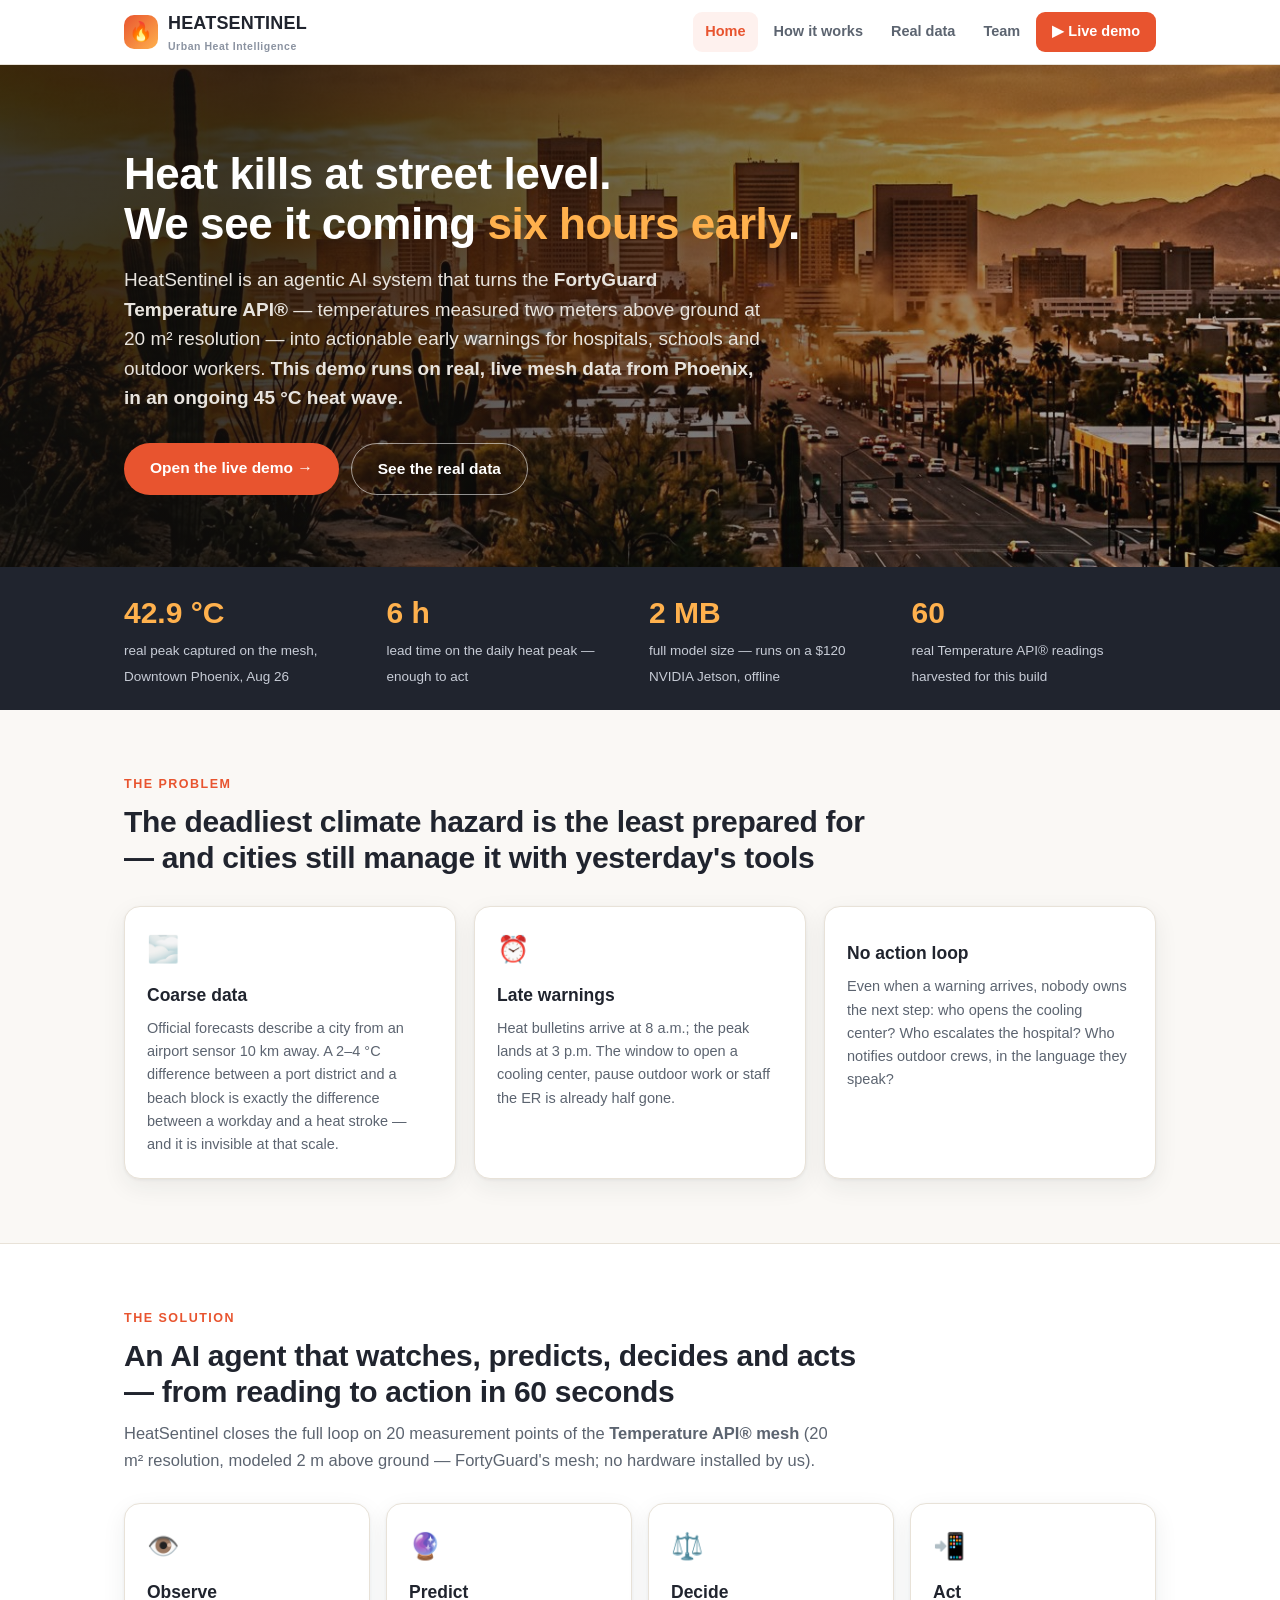
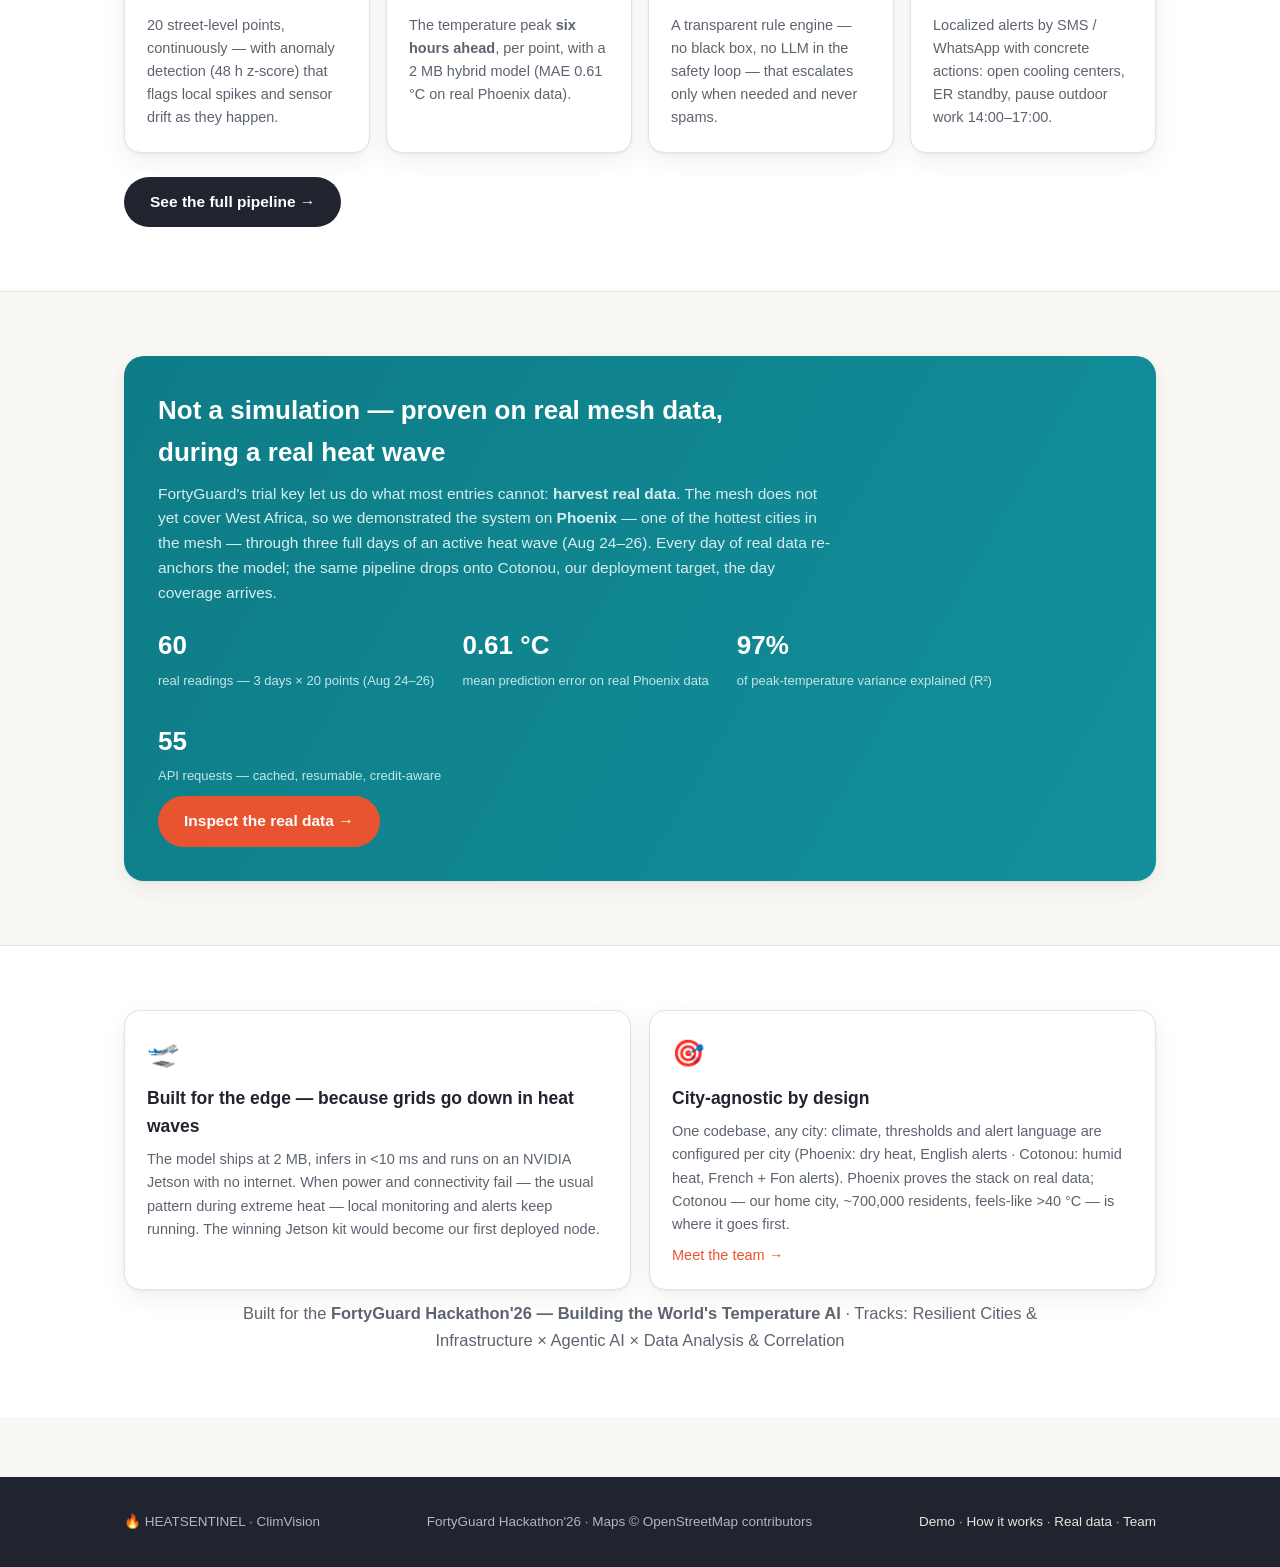
==== site/index.html @ e4a12551 "HeatSentinel — FortyGuard Hackathon'26 (Temperature API®)" ====
<!DOCTYPE html>
<html lang="en">
<head>
<meta charset="UTF-8">
<meta name="viewport" content="width=device-width, initial-scale=1.0">
<title>HeatSentinel — Hyperlocal Heat Intelligence | FortyGuard Hackathon'26</title>
<meta name="description" content="HeatSentinel is an agentic AI system that turns the FortyGuard Temperature API into actionable heat early warning — proven live on real Phoenix data, 2 m above ground.">
<link rel="stylesheet" href="assets/style.css">
</head>
<body>

<header class="top">
  <div class="topbar">
    <a class="logo" href="index.html">
      <span class="flame">🔥</span>
      <span>HEATSENTINEL<small>Urban Heat Intelligence</small></span>
    </a>
    <nav class="main">
      <a class="on" href="index.html">Home</a>
      <a href="how-it-works.html">How it works</a>
      <a href="real-data.html">Real data</a>
      <a href="team.html">Team</a>
      <a class="nav-cta" href="demo.html">▶ Live demo</a>
    </nav>
  </div>
</header>

<div class="hero">
  <img class="bg" src="assets/hero_phoenix.jpg" alt="Phoenix during a heat wave">
  <div class="veil"></div>
  <div class="inner">
    <h1>Heat kills at street level.<br>We see it coming <em>six hours early</em>.</h1>
    <p class="lead">HeatSentinel is an agentic AI system that turns the <b>FortyGuard Temperature API®</b> — temperatures measured two meters above ground at 20&nbsp;m² resolution — into actionable early warnings for hospitals, schools and outdoor workers. <b>This demo runs on real, live mesh data from Phoenix, in an ongoing 45&nbsp;°C heat wave.</b></p>
    <div class="ctas">
      <a class="btn primary" href="demo.html">Open the live demo →</a>
      <a class="btn ghost" href="real-data.html">See the real data</a>
    </div>
  </div>
</div>

<div class="stats">
  <div class="row">
    <div class="stat"><b>42.9 °C</b><span>real peak captured on the mesh, Downtown Phoenix, Aug 26</span></div>
    <div class="stat"><b>6 h</b><span>lead time on the daily heat peak — enough to act</span></div>
    <div class="stat"><b>2 MB</b><span>full model size — runs on a $120 NVIDIA Jetson, offline</span></div>
    <div class="stat"><b>60</b><span>real Temperature API® readings harvested for this build</span></div>
  </div>
</div>

<section class="block">
  <div class="wrap">
    <div class="kicker">The problem</div>
    <h2 class="title">The deadliest climate hazard is the least prepared for — and cities still manage it with yesterday's tools</h2>
    <div class="grid3">
      <div class="card">
        <span class="ico">🌫️</span>
        <h3>Coarse data</h3>
        <p>Official forecasts describe a city from an airport sensor 10 km away. A 2–4 °C difference between a port district and a beach block is exactly the difference between a workday and a heat stroke — and it is invisible at that scale.</p>
      </div>
      <div class="card">
        <span class="ico">⏰</span>
        <h3>Late warnings</h3>
        <p>Heat bulletins arrive at 8 a.m.; the peak lands at 3 p.m. The window to open a cooling center, pause outdoor work or staff the ER is already half gone.</p>
      </div>
      <div class="card">
        <span class="ico"></span>
        <h3>No action loop</h3>
        <p>Even when a warning arrives, nobody owns the next step: who opens the cooling center? Who escalates the hospital? Who notifies outdoor crews, in the language they speak?</p>
      </div>
    </div>
  </div>
</section>

<section class="block" style="background:var(--surface);border-top:1px solid var(--line);border-bottom:1px solid var(--line)">
  <div class="wrap">
    <div class="kicker">The solution</div>
    <h2 class="title">An AI agent that watches, predicts, decides and acts — from reading to action in 60 seconds</h2>
    <p class="sub">HeatSentinel closes the full loop on 20 measurement points of the <b>Temperature API® mesh</b> (20 m² resolution, modeled 2 m above ground — FortyGuard's mesh; no hardware installed by us).</p>
    <div class="grid4">
      <div class="card"><span class="ico">👁️</span><h3>Observe</h3><p>20 street-level points, continuously — with anomaly detection (48 h z-score) that flags local spikes and sensor drift as they happen.</p></div>
      <div class="card"><span class="ico">🔮</span><h3>Predict</h3><p>The temperature peak <b>six hours ahead</b>, per point, with a 2 MB hybrid model (MAE 0.61 °C on real Phoenix data).</p></div>
      <div class="card"><span class="ico">⚖️</span><h3>Decide</h3><p>A transparent rule engine — no black box, no LLM in the safety loop — that escalates only when needed and never spams.</p></div>
      <div class="card"><span class="ico">📲</span><h3>Act</h3><p>Localized alerts by SMS / WhatsApp with concrete actions: open cooling centers, ER standby, pause outdoor work 14:00–17:00.</p></div>
    </div>
    <p class="mt24"><a class="btn dark" href="how-it-works.html">See the full pipeline →</a></p>
  </div>
</section>

<section class="block">
  <div class="wrap">
    <div class="bandeau">
      <h2>Not a simulation — proven on real mesh data, during a real heat wave</h2>
      <p>FortyGuard's trial key let us do what most entries cannot: <b>harvest real data</b>. The mesh does not yet cover West Africa, so we demonstrated the system on <b>Phoenix</b> — one of the hottest cities in the mesh — through three full days of an active heat wave (Aug 24–26). Every day of real data re-anchors the model; the same pipeline drops onto Cotonou, our deployment target, the day coverage arrives.</p>
      <div class="nums">
        <div><b>60</b><span>real readings — 3 days × 20 points (Aug 24–26)</span></div>
        <div><b>0.61 °C</b><span>mean prediction error on real Phoenix data</span></div>
        <div><b>97%</b><span>of peak-temperature variance explained (R²)</span></div>
        <div><b>55</b><span>API requests — cached, resumable, credit-aware</span></div>
      </div>
      <p class="mt24"><a class="btn primary" href="real-data.html">Inspect the real data →</a></p>
    </div>
  </div>
</section>

<section class="block" style="background:var(--surface);border-top:1px solid var(--line)">
  <div class="wrap">
    <div class="grid2" style="margin-top:0">
      <div class="card">
        <span class="ico">🛫</span>
        <h3>Built for the edge — because grids go down in heat waves</h3>
        <p>The model ships at 2 MB, infers in &lt;10 ms and runs on an NVIDIA Jetson with no internet. When power and connectivity fail — the usual pattern during extreme heat — local monitoring and alerts keep running. The winning Jetson kit would become our first deployed node.</p>
      </div>
      <div class="card">
        <span class="ico">🎯</span>
        <h3>City-agnostic by design</h3>
        <p>One codebase, any city: climate, thresholds and alert language are configured per city (Phoenix: dry heat, English alerts · Cotonou: humid heat, French + Fon alerts). Phoenix proves the stack on real data; Cotonou — our home city, ~700,000 residents, feels-like &gt;40 °C — is where it goes first.</p>
        <p class="mt8"><a href="team.html">Meet the team →</a></p>
      </div>
    </div>
    <p class="sub center mt32" style="max-width:840px;margin-left:auto;margin-right:auto">Built for the <b>FortyGuard Hackathon'26 — Building the World's Temperature AI</b> · Tracks: Resilient Cities &amp; Infrastructure × Agentic AI × Data Analysis &amp; Correlation</p>
  </div>
</section>

<footer>
  <div class="row">
    <span><span class="flame">🔥</span> HEATSENTINEL · ClimVision</span>
    <span>FortyGuard Hackathon'26 · Maps © OpenStreetMap contributors</span>
    <span><a href="demo.html">Demo</a> · <a href="how-it-works.html">How it works</a> · <a href="real-data.html">Real data</a> · <a href="team.html">Team</a></span>
  </div>
</footer>

</body>
</html>
---- site/assets/style.css ----
/* HeatSentinel — thème partagé (clair, chaleureux, professionnel) */
:root{
  --paper:#faf8f5; --surface:#ffffff; --line:#e8e2d8; --line2:#f0ebe2;
  --ink:#20242e; --mut:#5c6470; --faint:#8b93a1;
  --heat:#e8542f; --heat2:#cf4423; --teal:#0e7c86; --gold:#b98a2f;
  --g:#1f9d63; --y:#d99a1b; --o:#e8752f; --r:#d64545; --e:#a23cc7;
  --shadow:0 1px 3px rgba(32,36,46,.06),0 8px 24px rgba(32,36,46,.07);
}
*{box-sizing:border-box;margin:0;padding:0}
html{scroll-behavior:smooth}
body{background:var(--paper);color:var(--ink);font:16px/1.6 -apple-system,BlinkMacSystemFont,"Segoe UI",Roboto,"Helvetica Neue",Arial,sans-serif}
a{color:var(--heat);text-decoration:none}
a:hover{text-decoration:underline}
img{max-width:100%}
.wrap{max-width:1080px;margin:0 auto;padding:0 24px}

/* ---------- header ---------- */
header.top{position:sticky;top:0;z-index:50;background:rgba(255,255,255,.94);backdrop-filter:blur(8px);border-bottom:1px solid var(--line)}
.topbar{display:flex;align-items:center;gap:14px;height:64px;max-width:1080px;margin:0 auto;padding:0 24px}
.logo{display:flex;align-items:center;gap:10px;font-weight:800;font-size:18px;letter-spacing:.01em;color:var(--ink)}
.logo:hover{text-decoration:none}
.logo .flame{width:34px;height:34px;border-radius:10px;background:linear-gradient(135deg,#e8542f,#ffb14d);display:flex;align-items:center;justify-content:center;font-size:19px;flex:none}
.logo small{display:block;font-size:10.5px;font-weight:600;color:var(--faint);letter-spacing:.05em}
nav.main{margin-left:auto;display:flex;gap:4px;align-items:center}
nav.main a{color:var(--mut);font-weight:600;font-size:14.5px;padding:8px 12px;border-radius:9px}
nav.main a:hover{background:var(--line2);color:var(--ink);text-decoration:none}
nav.main a.on{color:var(--heat);background:rgba(232,84,47,.08)}
.nav-cta{background:var(--heat);color:#fff !important;padding:8px 16px !important;border-radius:999px}
.nav-cta:hover{background:var(--heat2)}
.badge-hack{font-size:11px;font-weight:700;color:var(--teal);border:1px solid rgba(14,124,134,.4);background:rgba(14,124,134,.07);padding:3px 10px;border-radius:999px;white-space:nowrap}

/* ---------- hero ---------- */
.hero{position:relative;color:#fff;overflow:hidden}
.hero img.bg{position:absolute;inset:0;width:100%;height:100%;object-fit:cover}
.hero .veil{position:absolute;inset:0;background:linear-gradient(100deg,rgba(16,14,12,.82) 20%,rgba(16,14,12,.55) 55%,rgba(16,14,12,.25) 100%)}
.hero .inner{position:relative;max-width:1080px;margin:0 auto;padding:84px 24px 72px}
.hero h1{font-size:44px;line-height:1.14;font-weight:800;letter-spacing:-.01em;max-width:720px}
.hero h1 em{font-style:normal;color:#ffb14d}
.hero p.lead{font-size:19px;line-height:1.55;color:#e8e4de;max-width:640px;margin-top:16px}
.hero .ctas{display:flex;gap:12px;margin-top:30px;flex-wrap:wrap}
.btn{display:inline-block;padding:13px 26px;border-radius:999px;font-weight:700;font-size:15.5px}
.btn.primary{background:var(--heat);color:#fff}
.btn.primary:hover{background:var(--heat2);text-decoration:none}
.btn.ghost{border:1.5px solid rgba(255,255,255,.55);color:#fff}
.btn.ghost:hover{background:rgba(255,255,255,.12);text-decoration:none}
.btn.dark{background:var(--ink);color:#fff}
.btn.dark:hover{background:#000}

/* ---------- stats strip ---------- */
.stats{background:var(--ink);color:#fff}
.stats .row{max-width:1080px;margin:0 auto;padding:22px 24px;display:grid;grid-template-columns:repeat(4,1fr);gap:18px}
.stat b{display:block;font-size:30px;font-weight:800;color:#ffb14d;font-variant-numeric:tabular-nums}
.stat span{font-size:13.5px;color:#c7ccd6}

/* ---------- sections ---------- */
section.block{padding:64px 0}
section.block.tight{padding:44px 0}
.kicker{font-size:12.5px;font-weight:800;letter-spacing:.12em;text-transform:uppercase;color:var(--heat);margin-bottom:10px}
h2.title{font-size:30px;font-weight:800;letter-spacing:-.01em;line-height:1.2;max-width:760px}
p.sub{font-size:16.5px;color:var(--mut);max-width:720px;margin-top:10px}
.grid3{display:grid;grid-template-columns:repeat(3,1fr);gap:18px;margin-top:30px}
.grid2{display:grid;grid-template-columns:repeat(2,1fr);gap:18px;margin-top:30px}
.grid4{display:grid;grid-template-columns:repeat(4,1fr);gap:16px;margin-top:30px}
.card{background:var(--surface);border:1px solid var(--line);border-radius:16px;padding:22px;box-shadow:var(--shadow)}
.card h3{font-size:17.5px;font-weight:750;margin-bottom:8px}
.card p{font-size:14.5px;color:var(--mut)}
.card .ico{font-size:26px;margin-bottom:10px;display:block}

/* steps (agent) */
.steps{counter-reset:step;margin-top:34px;display:flex;flex-direction:column;gap:16px}
.step{display:flex;gap:20px;background:var(--surface);border:1px solid var(--line);border-radius:16px;padding:24px;box-shadow:var(--shadow)}
.step .num{flex:none;width:52px;height:52px;border-radius:14px;background:linear-gradient(135deg,#e8542f,#ffb14d);color:#fff;font-size:24px;font-weight:800;display:flex;align-items:center;justify-content:center}
.step h3{font-size:18px;font-weight:750}
.step h3 small{font-weight:600;color:var(--faint);font-size:13px;margin-left:8px}
.step p{color:var(--mut);font-size:15px;margin-top:6px}
.step .eg{margin-top:10px;font-size:13.5px;background:var(--line2);border-left:3px solid var(--heat);padding:9px 12px;border-radius:0 10px 10px 0;color:var(--ink)}

/* alerte exemple */
.alerte{background:var(--surface);border:1px solid var(--line);border-left:5px solid var(--r);border-radius:14px;padding:18px 20px;box-shadow:var(--shadow)}
.alerte .head{display:flex;gap:10px;align-items:center;font-size:14px;margin-bottom:8px}
.alerte .lvl{font-size:11.5px;font-weight:800;letter-spacing:.05em;padding:3px 11px;border-radius:8px;background:rgba(214,69,69,.12);color:var(--r)}
.alerte .fr{font-size:15.5px;font-weight:600}
.alerte .fon{font-size:15px;font-style:italic;color:var(--gold);margin-top:8px;display:flex;gap:9px;align-items:baseline}
.alerte .fon .tag{font-style:normal;font-size:10px;font-weight:800;letter-spacing:.1em;background:rgba(185,138,47,.12);border:1px solid rgba(185,138,47,.5);padding:2px 8px;border-radius:6px;color:var(--gold)}
.alerte .acts{margin-top:10px;font-size:13.5px;color:var(--mut);border-top:1px dashed var(--line);padding-top:9px}
.alerte .acts b{color:var(--ink)}

/* bandeau données réelles */
.bandeau{background:linear-gradient(120deg,#0e7c86,#12909c);color:#fff;border-radius:20px;padding:34px 34px;box-shadow:var(--shadow)}
.bandeau h2{font-size:26px;font-weight:800;max-width:640px}
.bandeau p{color:#d8eef0;max-width:680px;margin-top:8px;font-size:15.5px}
.bandeau .nums{display:flex;gap:28px;margin-top:20px;flex-wrap:wrap}
.bandeau .nums div b{display:block;font-size:26px;font-weight:800}
.bandeau .nums div span{font-size:13px;color:#c5e6ea}

/* données réelles : grille */
.day-block{margin-top:26px}
.day-block h3{font-size:17px;font-weight:750;display:flex;gap:10px;align-items:baseline}
.day-block h3 .mut{font-weight:400;font-size:13.5px;color:var(--faint)}
.rgrid{display:grid;grid-template-columns:repeat(auto-fill,minmax(185px,1fr));gap:9px;margin-top:12px}
.rcard{background:var(--surface);border:1px solid var(--line);border-radius:12px;padding:11px 13px}
.rcard .n{font-weight:750;font-size:13.5px}
.rcard .v{display:flex;gap:10px;font-size:12.5px;margin-top:5px;font-variant-numeric:tabular-nums}
.rcard .v b{font-size:14.5px}
.v .mn{color:var(--teal)} .v .mx{color:var(--o)} .v .mv{color:var(--ink)}

/* note méthode */
.note{background:#f4f8f8;border:1px solid #d3e6e8;border-radius:14px;padding:18px 20px;font-size:14.5px;color:#315056}
.note b{color:var(--teal)}

/* équipe */
.membres{display:grid;grid-template-columns:repeat(2,1fr);gap:18px;margin-top:30px}
.membre{background:var(--surface);border:1px solid var(--line);border-radius:16px;padding:26px;box-shadow:var(--shadow);text-align:center}
.avatar{width:76px;height:76px;border-radius:50%;margin:0 auto 14px;display:flex;align-items:center;justify-content:center;font-size:30px;font-weight:800;color:#fff;background:linear-gradient(135deg,#e8542f,#ffb14d)}
.membre:nth-child(2) .avatar{background:linear-gradient(135deg,#0e7c86,#3fb3bd)}
.membre h3{font-size:18px;font-weight:750}
.membre .role{color:var(--heat);font-weight:700;font-size:13.5px;margin-top:3px}
.membre p{color:var(--mut);font-size:14.5px;margin-top:10px}

/* footer */
footer{background:var(--ink);color:#aeb6c4;margin-top:60px}
footer .row{max-width:1080px;margin:0 auto;padding:34px 24px;display:flex;justify-content:space-between;gap:20px;flex-wrap:wrap;font-size:13.5px}
footer a{color:#e8e4de}
footer .flame{color:#ffb14d}

/* utilitaires */
.mt8{margin-top:8px}.mt16{margin-top:16px}.mt24{margin-top:24px}.mt32{margin-top:32px}
.center{text-align:center}
@media (max-width:900px){
  .hero h1{font-size:32px}
  .stats .row,.grid3,.grid4{grid-template-columns:repeat(2,1fr)}
  .grid2,.membres{grid-template-columns:1fr}
  nav.main a:not(.nav-cta){display:none}
  .step{flex-direction:column;gap:12px}
}
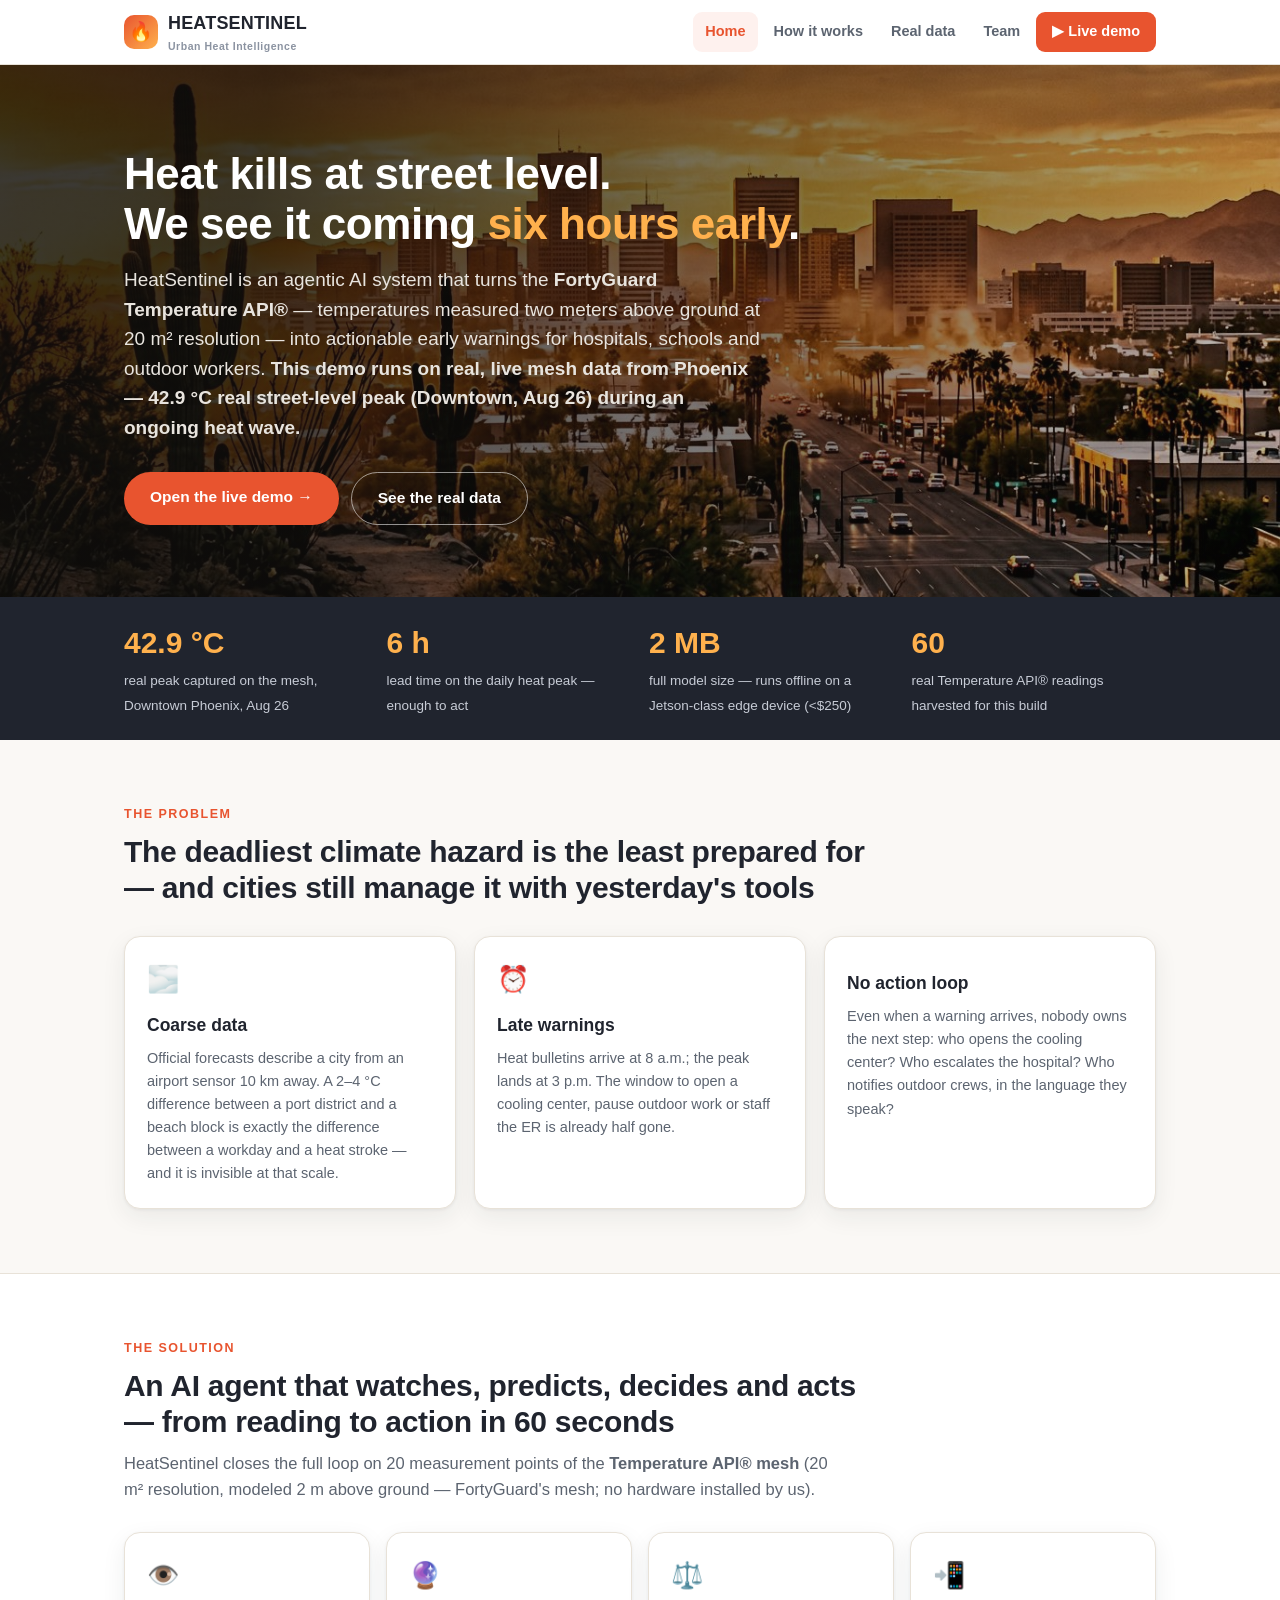
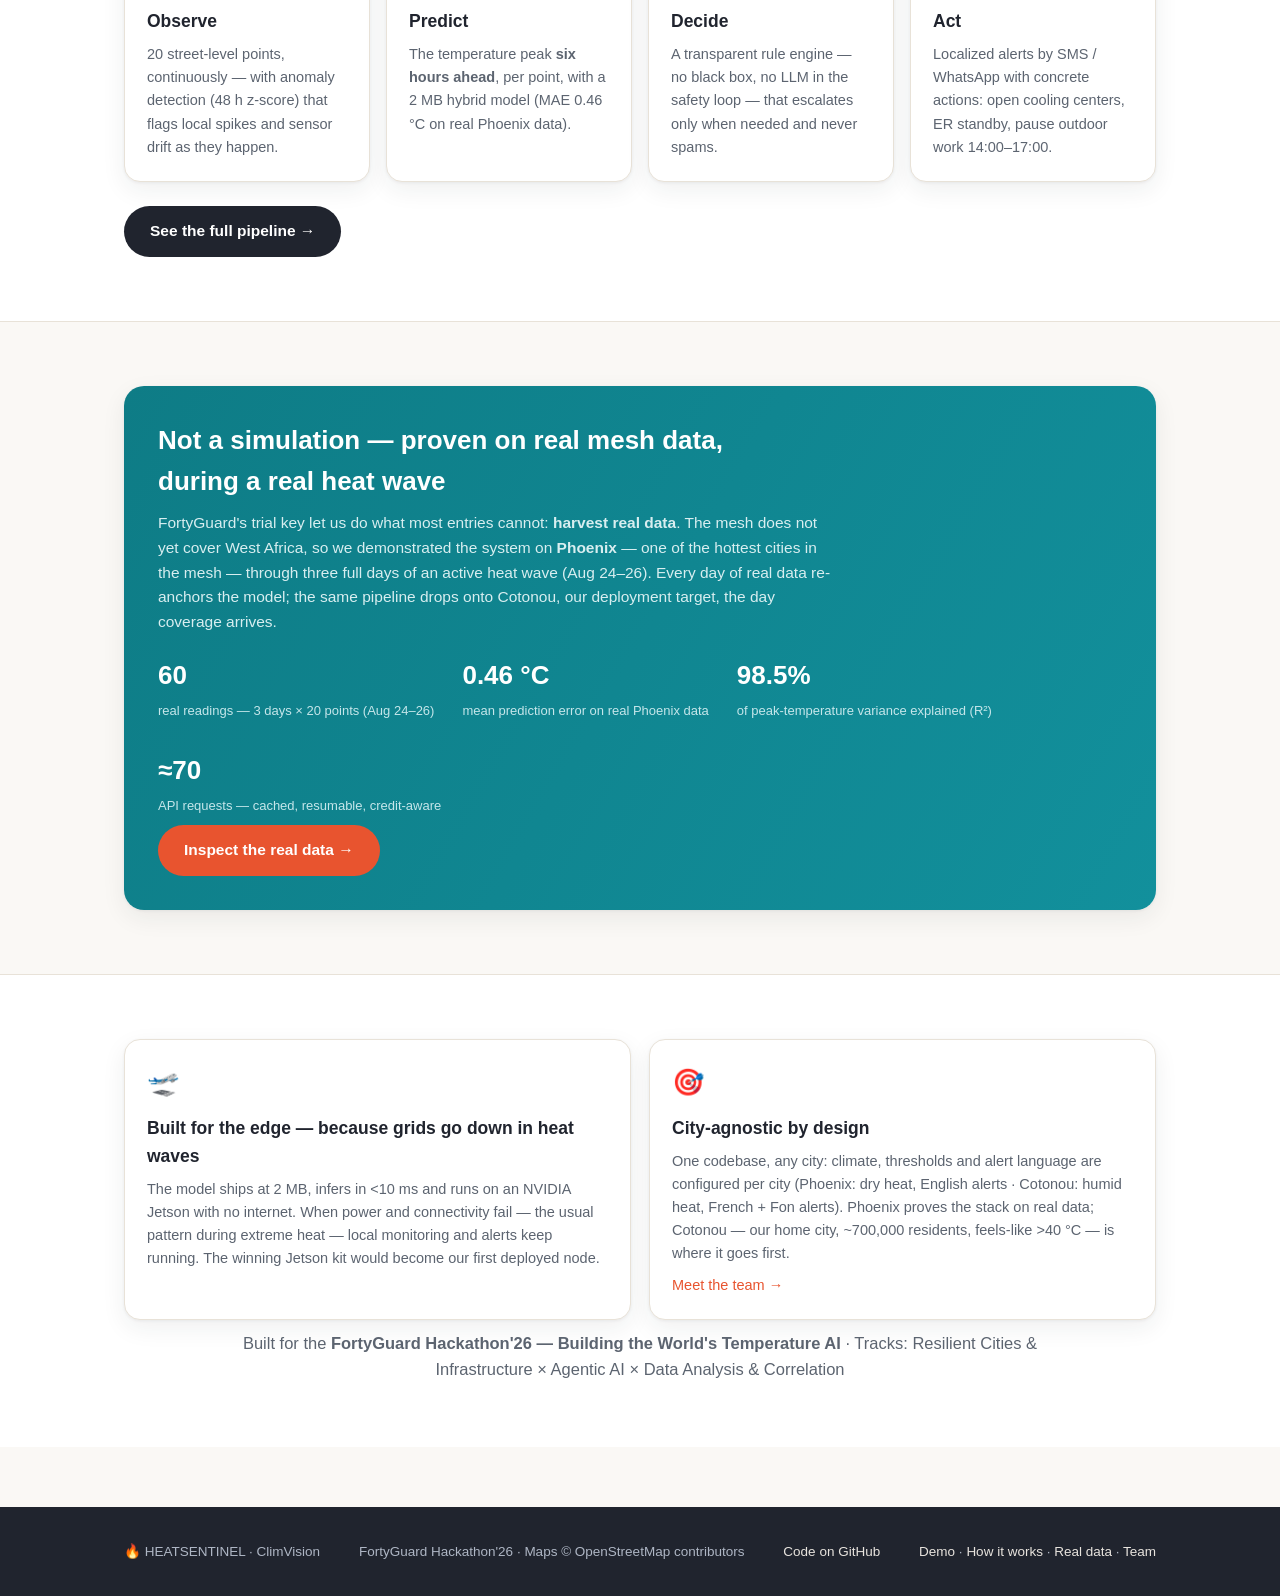
==== commit 5e54613d: "Pre-submission: coherence chiffres (pic 43.5, MAE 0.46), etiquettes, Jetson <250, lien GitHub" ====
--- a/site/index.html
+++ b/site/index.html
@@ -30,7 +30,7 @@
   <div class="veil"></div>
   <div class="inner">
     <h1>Heat kills at street level.<br>We see it coming <em>six hours early</em>.</h1>
-    <p class="lead">HeatSentinel is an agentic AI system that turns the <b>FortyGuard Temperature API®</b> — temperatures measured two meters above ground at 20&nbsp;m² resolution — into actionable early warnings for hospitals, schools and outdoor workers. <b>This demo runs on real, live mesh data from Phoenix, in an ongoing 45&nbsp;°C heat wave.</b></p>
+    <p class="lead">HeatSentinel is an agentic AI system that turns the <b>FortyGuard Temperature API®</b> — temperatures measured two meters above ground at 20&nbsp;m² resolution — into actionable early warnings for hospitals, schools and outdoor workers. <b>This demo runs on real, live mesh data from Phoenix — 42.9&nbsp;°C real street-level peak (Downtown, Aug 26) during an ongoing heat wave.</b></p>
     <div class="ctas">
       <a class="btn primary" href="demo.html">Open the live demo →</a>
       <a class="btn ghost" href="real-data.html">See the real data</a>
@@ -42,7 +42,7 @@
   <div class="row">
     <div class="stat"><b>42.9 °C</b><span>real peak captured on the mesh, Downtown Phoenix, Aug 26</span></div>
     <div class="stat"><b>6 h</b><span>lead time on the daily heat peak — enough to act</span></div>
-    <div class="stat"><b>2 MB</b><span>full model size — runs on a $120 NVIDIA Jetson, offline</span></div>
+    <div class="stat"><b>2 MB</b><span>full model size — runs offline on a Jetson-class edge device (&lt;$250)</span></div>
     <div class="stat"><b>60</b><span>real Temperature API® readings harvested for this build</span></div>
   </div>
 </div>
@@ -78,7 +78,7 @@
     <p class="sub">HeatSentinel closes the full loop on 20 measurement points of the <b>Temperature API® mesh</b> (20 m² resolution, modeled 2 m above ground — FortyGuard's mesh; no hardware installed by us).</p>
     <div class="grid4">
       <div class="card"><span class="ico">👁️</span><h3>Observe</h3><p>20 street-level points, continuously — with anomaly detection (48 h z-score) that flags local spikes and sensor drift as they happen.</p></div>
-      <div class="card"><span class="ico">🔮</span><h3>Predict</h3><p>The temperature peak <b>six hours ahead</b>, per point, with a 2 MB hybrid model (MAE 0.61 °C on real Phoenix data).</p></div>
+      <div class="card"><span class="ico">🔮</span><h3>Predict</h3><p>The temperature peak <b>six hours ahead</b>, per point, with a 2 MB hybrid model (MAE 0.46 °C on real Phoenix data).</p></div>
       <div class="card"><span class="ico">⚖️</span><h3>Decide</h3><p>A transparent rule engine — no black box, no LLM in the safety loop — that escalates only when needed and never spams.</p></div>
       <div class="card"><span class="ico">📲</span><h3>Act</h3><p>Localized alerts by SMS / WhatsApp with concrete actions: open cooling centers, ER standby, pause outdoor work 14:00–17:00.</p></div>
     </div>
@@ -93,9 +93,9 @@
       <p>FortyGuard's trial key let us do what most entries cannot: <b>harvest real data</b>. The mesh does not yet cover West Africa, so we demonstrated the system on <b>Phoenix</b> — one of the hottest cities in the mesh — through three full days of an active heat wave (Aug 24–26). Every day of real data re-anchors the model; the same pipeline drops onto Cotonou, our deployment target, the day coverage arrives.</p>
       <div class="nums">
         <div><b>60</b><span>real readings — 3 days × 20 points (Aug 24–26)</span></div>
-        <div><b>0.61 °C</b><span>mean prediction error on real Phoenix data</span></div>
-        <div><b>97%</b><span>of peak-temperature variance explained (R²)</span></div>
-        <div><b>55</b><span>API requests — cached, resumable, credit-aware</span></div>
+        <div><b>0.46 °C</b><span>mean prediction error on real Phoenix data</span></div>
+        <div><b>98.5%</b><span>of peak-temperature variance explained (R²)</span></div>
+        <div><b>≈70</b><span>API requests — cached, resumable, credit-aware</span></div>
       </div>
       <p class="mt24"><a class="btn primary" href="real-data.html">Inspect the real data →</a></p>
     </div>
@@ -125,6 +125,7 @@
   <div class="row">
     <span><span class="flame">🔥</span> HEATSENTINEL · ClimVision</span>
     <span>FortyGuard Hackathon'26 · Maps © OpenStreetMap contributors</span>
+    <span><a href="https://github.com/sosak98/heat-sentinel" target="_blank">Code on GitHub</a></span>
     <span><a href="demo.html">Demo</a> · <a href="how-it-works.html">How it works</a> · <a href="real-data.html">Real data</a> · <a href="team.html">Team</a></span>
   </div>
 </footer>
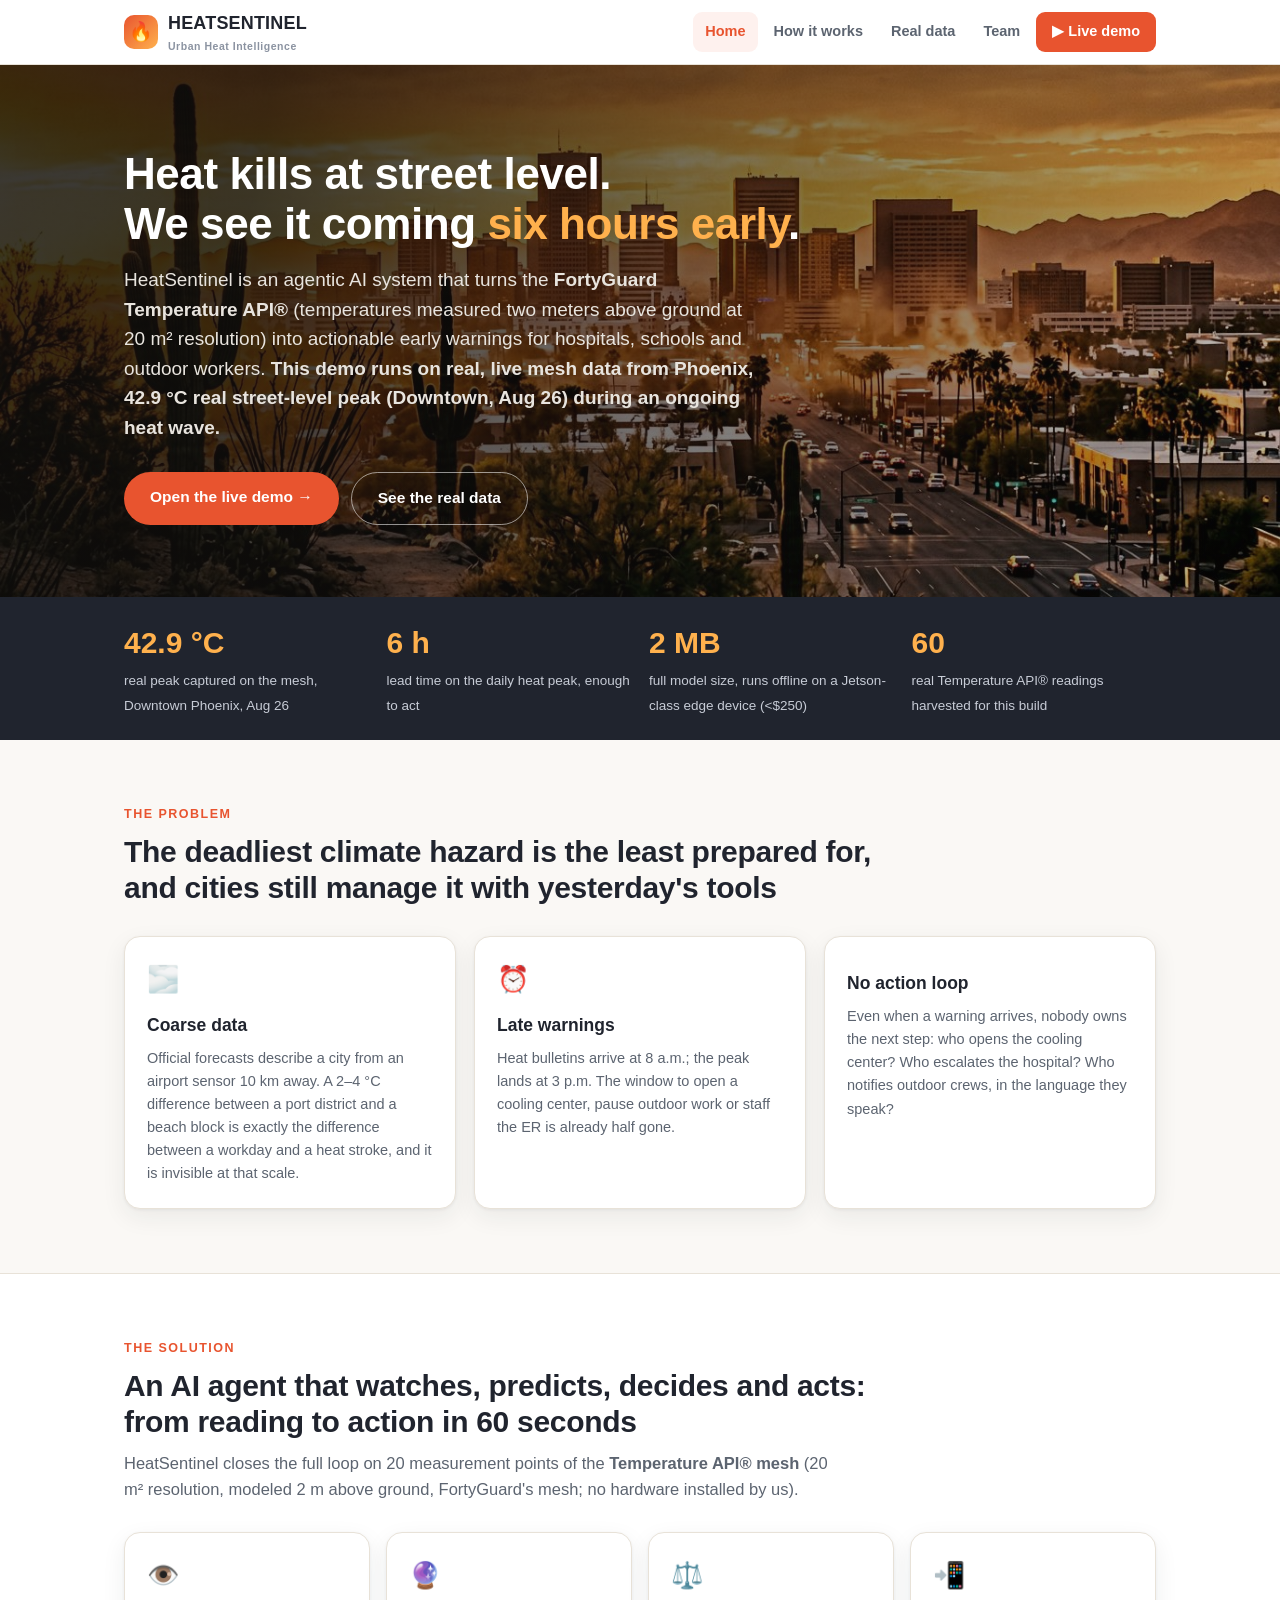
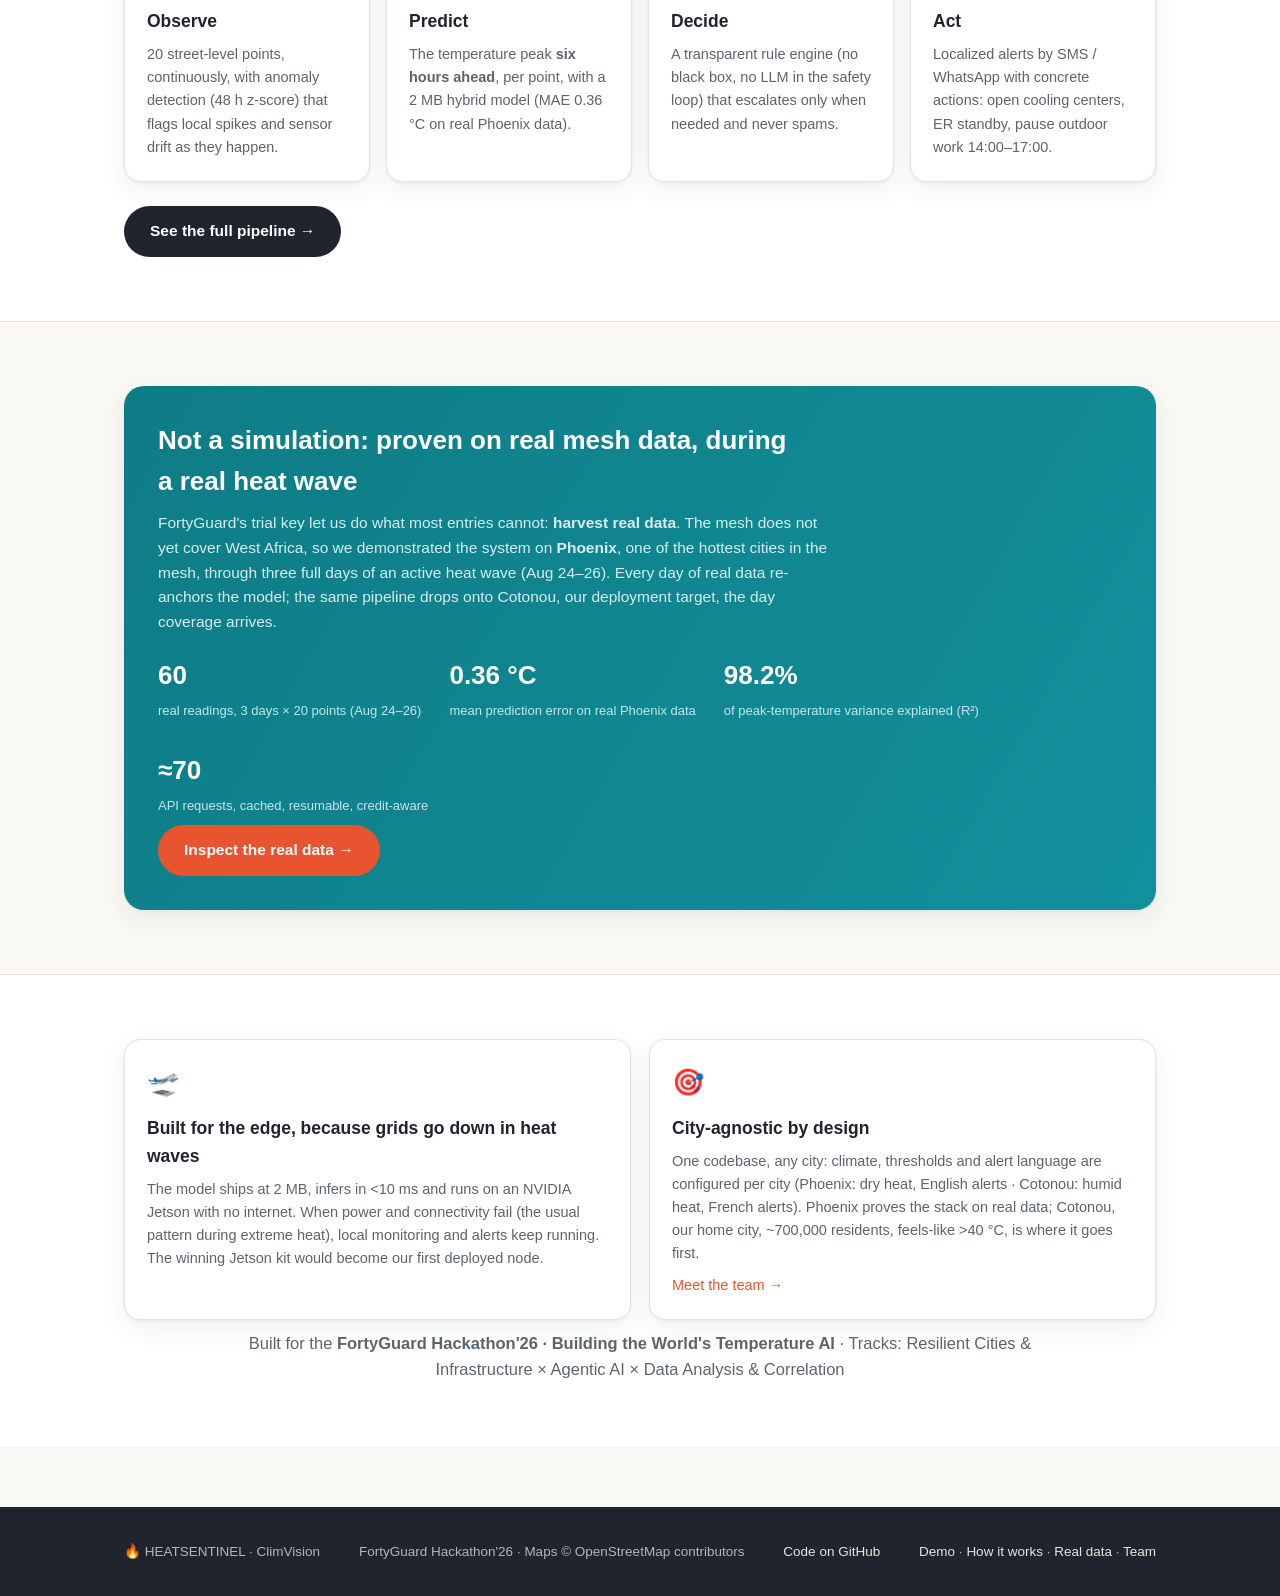
==== commit f2b943f3: "v7: fon off site, em-dash cleanup, calibrated target fix" ====
--- a/site/index.html
+++ b/site/index.html
@@ -3,8 +3,8 @@
 <head>
 <meta charset="UTF-8">
 <meta name="viewport" content="width=device-width, initial-scale=1.0">
-<title>HeatSentinel — Hyperlocal Heat Intelligence | FortyGuard Hackathon'26</title>
-<meta name="description" content="HeatSentinel is an agentic AI system that turns the FortyGuard Temperature API into actionable heat early warning — proven live on real Phoenix data, 2 m above ground.">
+<title>HeatSentinel | Hyperlocal Heat Intelligence · FortyGuard Hackathon'26</title>
+<meta name="description" content="HeatSentinel is an agentic AI system that turns the FortyGuard Temperature API into actionable heat early warning, proven live on real Phoenix data, 2 m above ground.">
 <link rel="stylesheet" href="assets/style.css">
 </head>
 <body>
@@ -30,7 +30,7 @@
   <div class="veil"></div>
   <div class="inner">
     <h1>Heat kills at street level.<br>We see it coming <em>six hours early</em>.</h1>
-    <p class="lead">HeatSentinel is an agentic AI system that turns the <b>FortyGuard Temperature API®</b> — temperatures measured two meters above ground at 20&nbsp;m² resolution — into actionable early warnings for hospitals, schools and outdoor workers. <b>This demo runs on real, live mesh data from Phoenix — 42.9&nbsp;°C real street-level peak (Downtown, Aug 26) during an ongoing heat wave.</b></p>
+    <p class="lead">HeatSentinel is an agentic AI system that turns the <b>FortyGuard Temperature API®</b> (temperatures measured two meters above ground at 20&nbsp;m² resolution) into actionable early warnings for hospitals, schools and outdoor workers. <b>This demo runs on real, live mesh data from Phoenix, 42.9&nbsp;°C real street-level peak (Downtown, Aug 26) during an ongoing heat wave.</b></p>
     <div class="ctas">
       <a class="btn primary" href="demo.html">Open the live demo →</a>
       <a class="btn ghost" href="real-data.html">See the real data</a>
@@ -41,8 +41,8 @@
 <div class="stats">
   <div class="row">
     <div class="stat"><b>42.9 °C</b><span>real peak captured on the mesh, Downtown Phoenix, Aug 26</span></div>
-    <div class="stat"><b>6 h</b><span>lead time on the daily heat peak — enough to act</span></div>
-    <div class="stat"><b>2 MB</b><span>full model size — runs offline on a Jetson-class edge device (&lt;$250)</span></div>
+    <div class="stat"><b>6 h</b><span>lead time on the daily heat peak, enough to act</span></div>
+    <div class="stat"><b>2 MB</b><span>full model size, runs offline on a Jetson-class edge device (&lt;$250)</span></div>
     <div class="stat"><b>60</b><span>real Temperature API® readings harvested for this build</span></div>
   </div>
 </div>
@@ -50,12 +50,12 @@
 <section class="block">
   <div class="wrap">
     <div class="kicker">The problem</div>
-    <h2 class="title">The deadliest climate hazard is the least prepared for — and cities still manage it with yesterday's tools</h2>
+    <h2 class="title">The deadliest climate hazard is the least prepared for, and cities still manage it with yesterday's tools</h2>
     <div class="grid3">
       <div class="card">
         <span class="ico">🌫️</span>
         <h3>Coarse data</h3>
-        <p>Official forecasts describe a city from an airport sensor 10 km away. A 2–4 °C difference between a port district and a beach block is exactly the difference between a workday and a heat stroke — and it is invisible at that scale.</p>
+        <p>Official forecasts describe a city from an airport sensor 10 km away. A 2–4 °C difference between a port district and a beach block is exactly the difference between a workday and a heat stroke, and it is invisible at that scale.</p>
       </div>
       <div class="card">
         <span class="ico">⏰</span>
@@ -74,12 +74,12 @@
 <section class="block" style="background:var(--surface);border-top:1px solid var(--line);border-bottom:1px solid var(--line)">
   <div class="wrap">
     <div class="kicker">The solution</div>
-    <h2 class="title">An AI agent that watches, predicts, decides and acts — from reading to action in 60 seconds</h2>
-    <p class="sub">HeatSentinel closes the full loop on 20 measurement points of the <b>Temperature API® mesh</b> (20 m² resolution, modeled 2 m above ground — FortyGuard's mesh; no hardware installed by us).</p>
+    <h2 class="title">An AI agent that watches, predicts, decides and acts: from reading to action in 60 seconds</h2>
+    <p class="sub">HeatSentinel closes the full loop on 20 measurement points of the <b>Temperature API® mesh</b> (20 m² resolution, modeled 2 m above ground, FortyGuard's mesh; no hardware installed by us).</p>
     <div class="grid4">
-      <div class="card"><span class="ico">👁️</span><h3>Observe</h3><p>20 street-level points, continuously — with anomaly detection (48 h z-score) that flags local spikes and sensor drift as they happen.</p></div>
-      <div class="card"><span class="ico">🔮</span><h3>Predict</h3><p>The temperature peak <b>six hours ahead</b>, per point, with a 2 MB hybrid model (MAE 0.46 °C on real Phoenix data).</p></div>
-      <div class="card"><span class="ico">⚖️</span><h3>Decide</h3><p>A transparent rule engine — no black box, no LLM in the safety loop — that escalates only when needed and never spams.</p></div>
+      <div class="card"><span class="ico">👁️</span><h3>Observe</h3><p>20 street-level points, continuously, with anomaly detection (48 h z-score) that flags local spikes and sensor drift as they happen.</p></div>
+      <div class="card"><span class="ico">🔮</span><h3>Predict</h3><p>The temperature peak <b>six hours ahead</b>, per point, with a 2 MB hybrid model (MAE 0.36 °C on real Phoenix data).</p></div>
+      <div class="card"><span class="ico">⚖️</span><h3>Decide</h3><p>A transparent rule engine (no black box, no LLM in the safety loop) that escalates only when needed and never spams.</p></div>
       <div class="card"><span class="ico">📲</span><h3>Act</h3><p>Localized alerts by SMS / WhatsApp with concrete actions: open cooling centers, ER standby, pause outdoor work 14:00–17:00.</p></div>
     </div>
     <p class="mt24"><a class="btn dark" href="how-it-works.html">See the full pipeline →</a></p>
@@ -89,13 +89,13 @@
 <section class="block">
   <div class="wrap">
     <div class="bandeau">
-      <h2>Not a simulation — proven on real mesh data, during a real heat wave</h2>
-      <p>FortyGuard's trial key let us do what most entries cannot: <b>harvest real data</b>. The mesh does not yet cover West Africa, so we demonstrated the system on <b>Phoenix</b> — one of the hottest cities in the mesh — through three full days of an active heat wave (Aug 24–26). Every day of real data re-anchors the model; the same pipeline drops onto Cotonou, our deployment target, the day coverage arrives.</p>
+      <h2>Not a simulation: proven on real mesh data, during a real heat wave</h2>
+      <p>FortyGuard's trial key let us do what most entries cannot: <b>harvest real data</b>. The mesh does not yet cover West Africa, so we demonstrated the system on <b>Phoenix</b>, one of the hottest cities in the mesh, through three full days of an active heat wave (Aug 24–26). Every day of real data re-anchors the model; the same pipeline drops onto Cotonou, our deployment target, the day coverage arrives.</p>
       <div class="nums">
-        <div><b>60</b><span>real readings — 3 days × 20 points (Aug 24–26)</span></div>
-        <div><b>0.46 °C</b><span>mean prediction error on real Phoenix data</span></div>
-        <div><b>98.5%</b><span>of peak-temperature variance explained (R²)</span></div>
-        <div><b>≈70</b><span>API requests — cached, resumable, credit-aware</span></div>
+        <div><b>60</b><span>real readings, 3 days × 20 points (Aug 24–26)</span></div>
+        <div><b>0.36 °C</b><span>mean prediction error on real Phoenix data</span></div>
+        <div><b>98.2%</b><span>of peak-temperature variance explained (R²)</span></div>
+        <div><b>≈70</b><span>API requests, cached, resumable, credit-aware</span></div>
       </div>
       <p class="mt24"><a class="btn primary" href="real-data.html">Inspect the real data →</a></p>
     </div>
@@ -107,17 +107,17 @@
     <div class="grid2" style="margin-top:0">
       <div class="card">
         <span class="ico">🛫</span>
-        <h3>Built for the edge — because grids go down in heat waves</h3>
-        <p>The model ships at 2 MB, infers in &lt;10 ms and runs on an NVIDIA Jetson with no internet. When power and connectivity fail — the usual pattern during extreme heat — local monitoring and alerts keep running. The winning Jetson kit would become our first deployed node.</p>
+        <h3>Built for the edge, because grids go down in heat waves</h3>
+        <p>The model ships at 2 MB, infers in &lt;10 ms and runs on an NVIDIA Jetson with no internet. When power and connectivity fail (the usual pattern during extreme heat), local monitoring and alerts keep running. The winning Jetson kit would become our first deployed node.</p>
       </div>
       <div class="card">
         <span class="ico">🎯</span>
         <h3>City-agnostic by design</h3>
-        <p>One codebase, any city: climate, thresholds and alert language are configured per city (Phoenix: dry heat, English alerts · Cotonou: humid heat, French + Fon alerts). Phoenix proves the stack on real data; Cotonou — our home city, ~700,000 residents, feels-like &gt;40 °C — is where it goes first.</p>
+        <p>One codebase, any city: climate, thresholds and alert language are configured per city (Phoenix: dry heat, English alerts · Cotonou: humid heat, French alerts). Phoenix proves the stack on real data; Cotonou, our home city, ~700,000 residents, feels-like &gt;40 °C, is where it goes first.</p>
         <p class="mt8"><a href="team.html">Meet the team →</a></p>
       </div>
     </div>
-    <p class="sub center mt32" style="max-width:840px;margin-left:auto;margin-right:auto">Built for the <b>FortyGuard Hackathon'26 — Building the World's Temperature AI</b> · Tracks: Resilient Cities &amp; Infrastructure × Agentic AI × Data Analysis &amp; Correlation</p>
+    <p class="sub center mt32" style="max-width:840px;margin-left:auto;margin-right:auto">Built for the <b>FortyGuard Hackathon'26 · Building the World's Temperature AI</b> · Tracks: Resilient Cities &amp; Infrastructure × Agentic AI × Data Analysis &amp; Correlation</p>
   </div>
 </section>
 
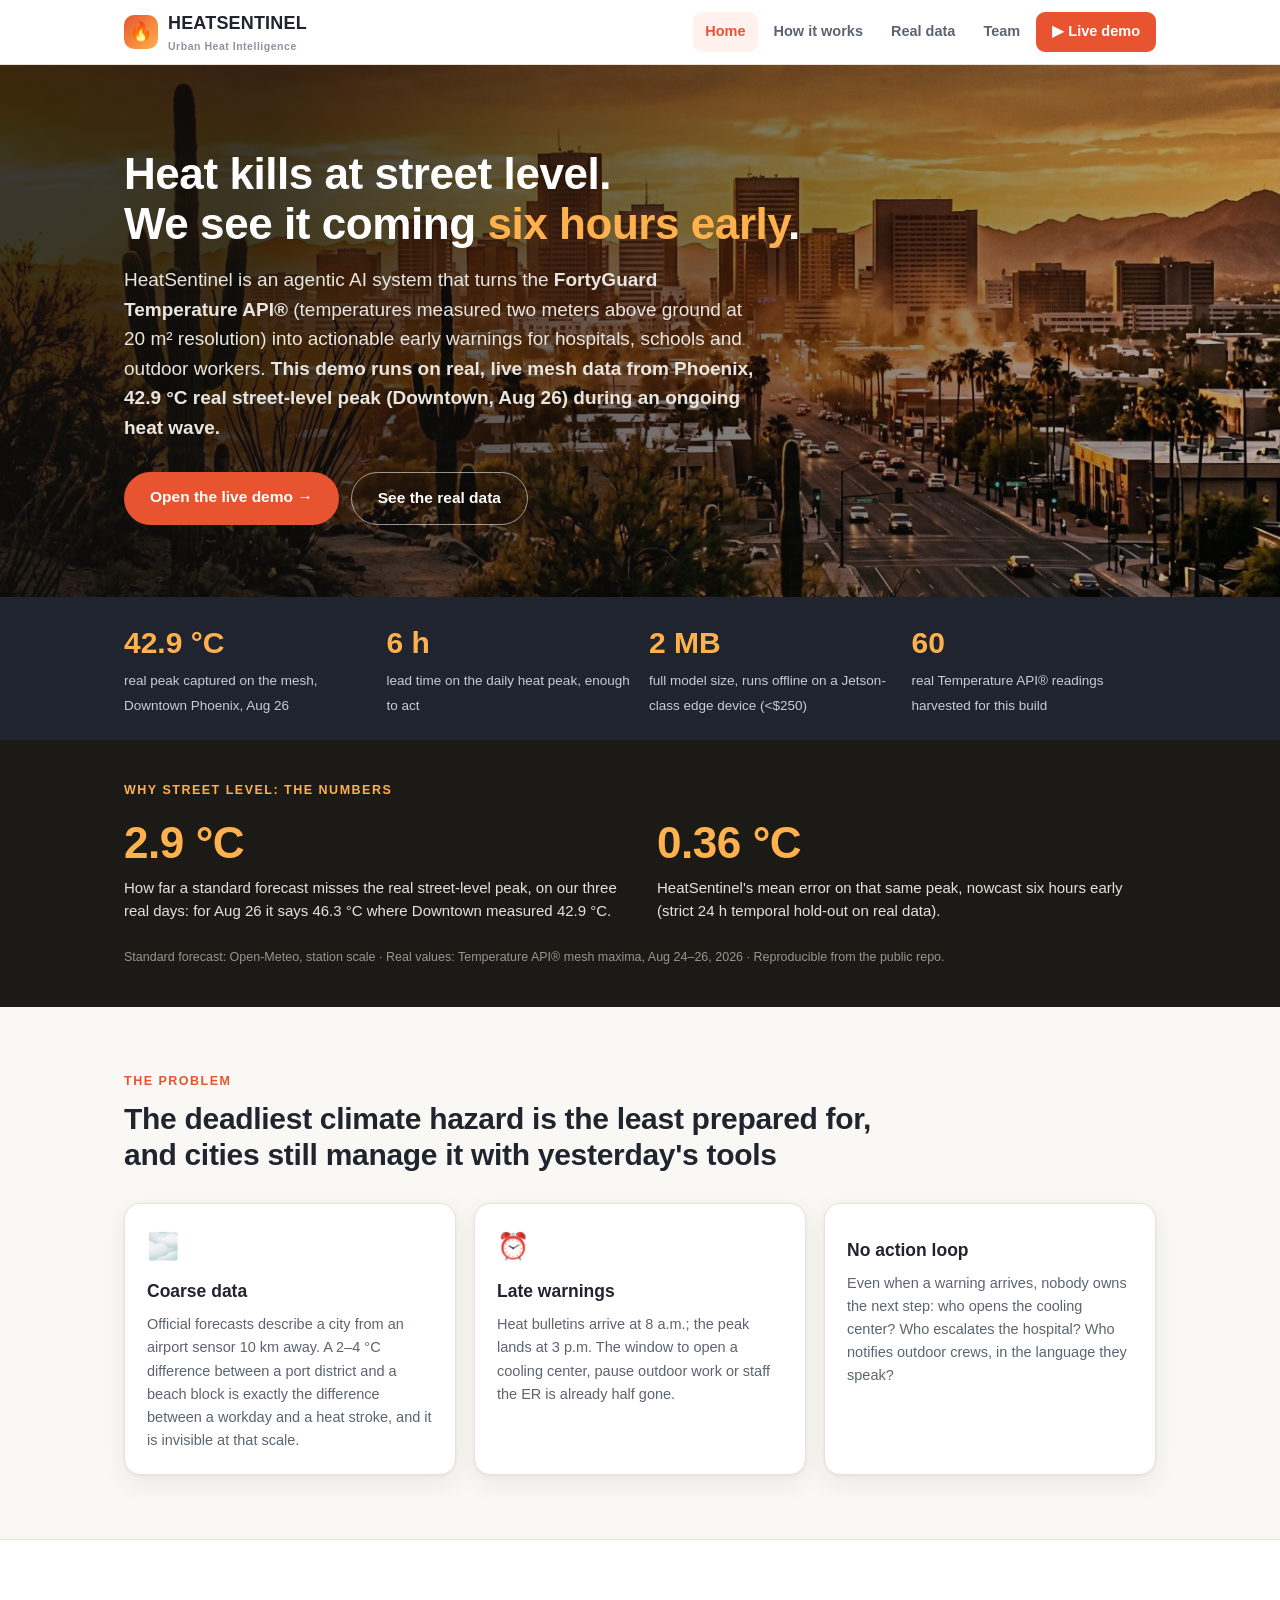
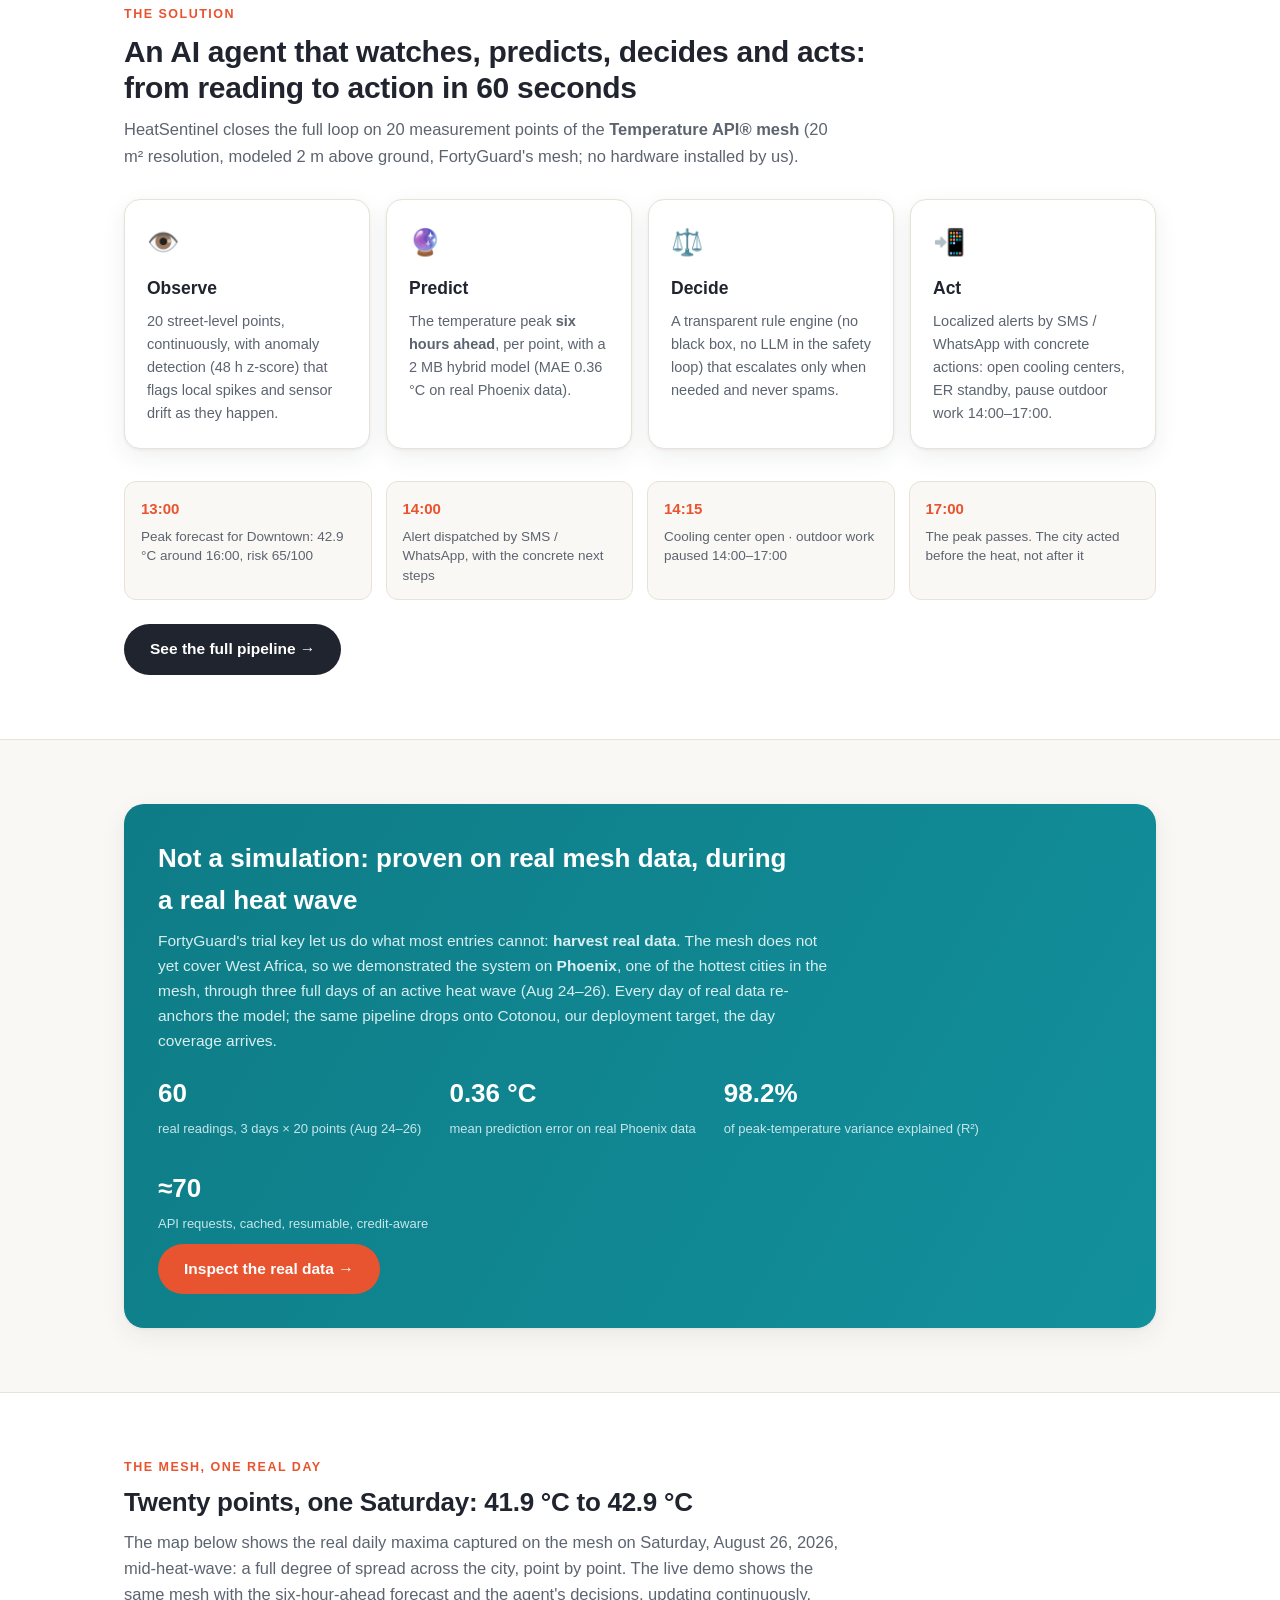
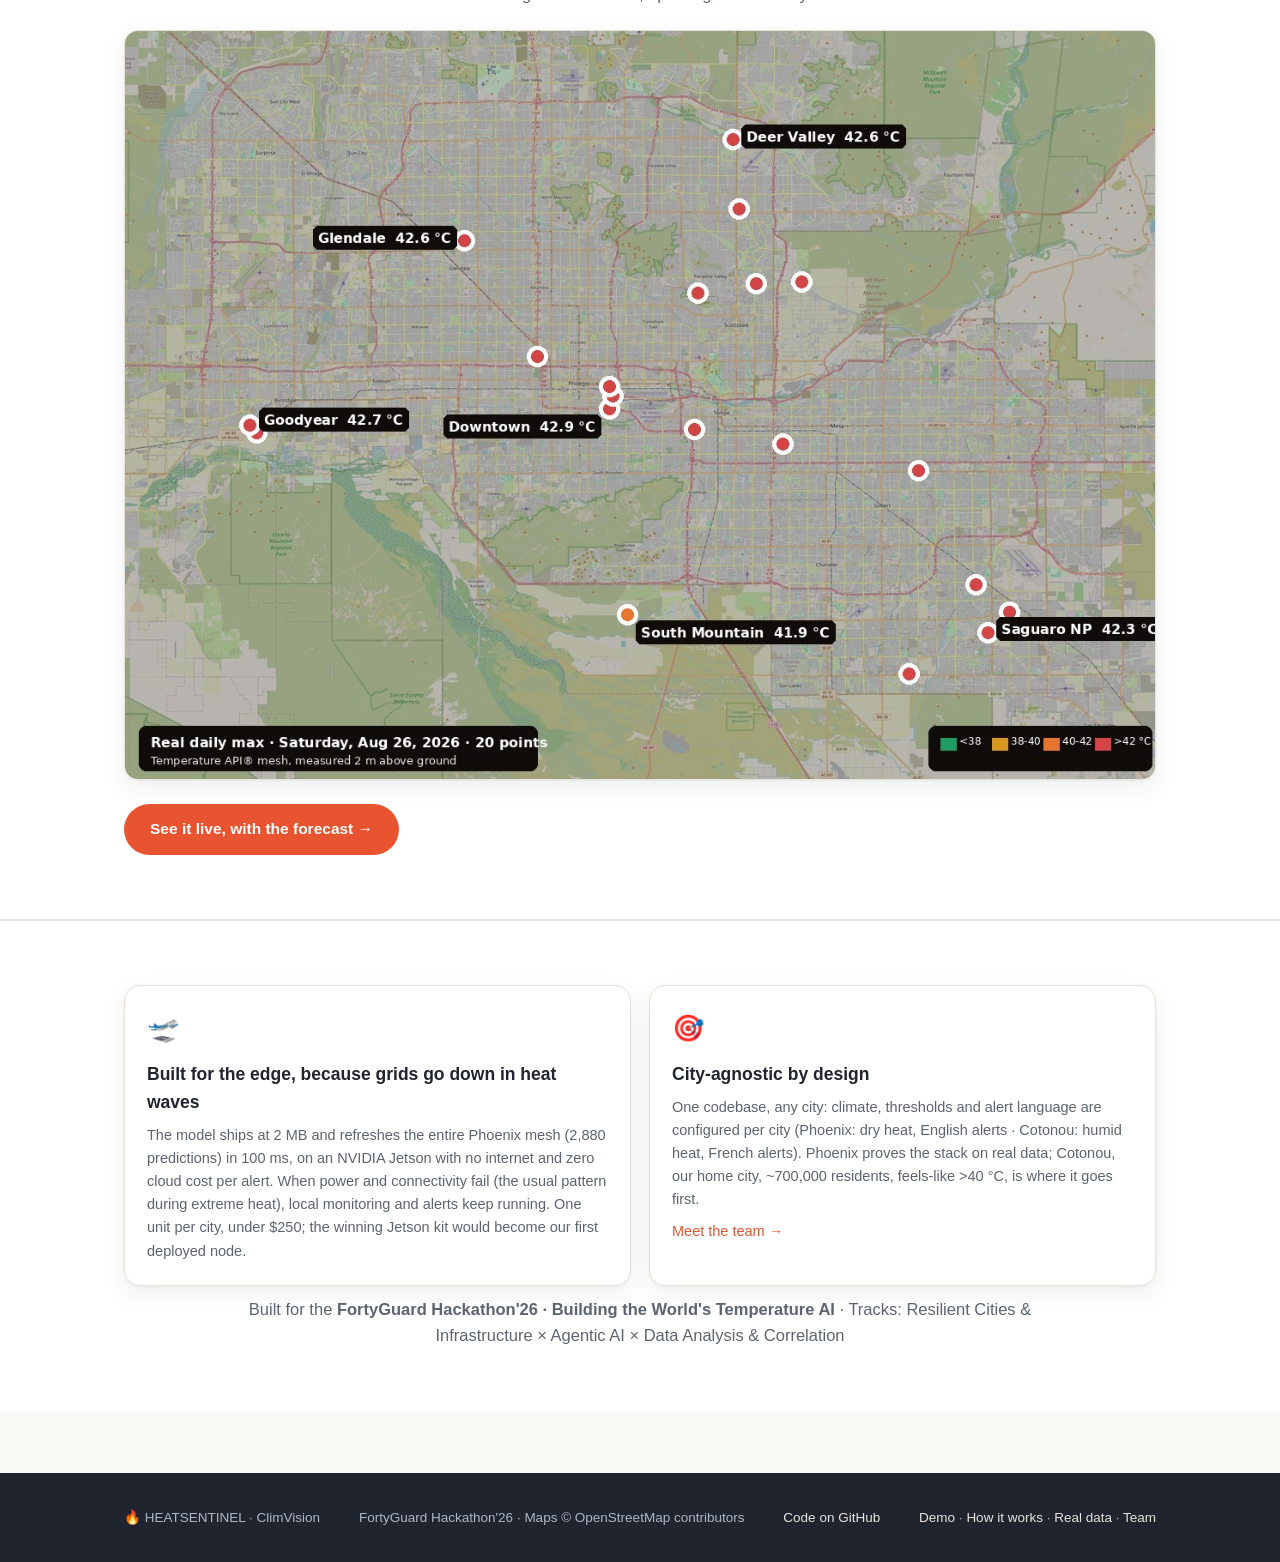
==== commit 53125dcb: "v8: winning pack" ====
--- a/site/index.html
+++ b/site/index.html
@@ -5,6 +5,14 @@
 <meta name="viewport" content="width=device-width, initial-scale=1.0">
 <title>HeatSentinel | Hyperlocal Heat Intelligence · FortyGuard Hackathon'26</title>
 <meta name="description" content="HeatSentinel is an agentic AI system that turns the FortyGuard Temperature API into actionable heat early warning, proven live on real Phoenix data, 2 m above ground.">
+<link rel="icon" type="image/svg+xml" href="/assets/favicon.svg">
+<meta property="og:type" content="website">
+<meta property="og:site_name" content="HeatSentinel">
+<meta property="og:title" content="HeatSentinel · The city's temperature AI">
+<meta property="og:description" content="Street-level heat peaks, predicted six hours early. Proven live on real Phoenix mesh data: 42.9 °C real peak during a heat wave, 0.36 °C mean error.">
+<meta property="og:url" content="https://heatsentinel.onrender.com/">
+<meta property="og:image" content="https://heatsentinel.onrender.com/assets/og-cover.png">
+<meta name="twitter:card" content="summary_large_image">
 <link rel="stylesheet" href="assets/style.css">
 </head>
 <body>
@@ -47,6 +55,17 @@
   </div>
 </div>
 
+<section class="band-compare">
+  <div class="wrap">
+    <div class="kicker">Why street level: the numbers</div>
+    <div class="row2">
+      <div><b>2.9 °C</b><span>How far a standard forecast misses the real street-level peak, on our three real days: for Aug 26 it says 46.3 °C where Downtown measured 42.9 °C.</span></div>
+      <div><b>0.36 °C</b><span>HeatSentinel's mean error on that same peak, nowcast six hours early (strict 24 h temporal hold-out on real data).</span></div>
+    </div>
+    <p class="foot">Standard forecast: Open-Meteo, station scale · Real values: Temperature API® mesh maxima, Aug 24–26, 2026 · Reproducible from the public repo.</p>
+  </div>
+</section>
+
 <section class="block">
   <div class="wrap">
     <div class="kicker">The problem</div>
@@ -82,6 +101,12 @@
       <div class="card"><span class="ico">⚖️</span><h3>Decide</h3><p>A transparent rule engine (no black box, no LLM in the safety loop) that escalates only when needed and never spams.</p></div>
       <div class="card"><span class="ico">📲</span><h3>Act</h3><p>Localized alerts by SMS / WhatsApp with concrete actions: open cooling centers, ER standby, pause outdoor work 14:00–17:00.</p></div>
     </div>
+    <div class="timeline mt32">
+      <div class="tl"><span class="t">13:00</span><p>Peak forecast for Downtown: 42.9 °C around 16:00, risk 65/100</p></div>
+      <div class="tl"><span class="t">14:00</span><p>Alert dispatched by SMS / WhatsApp, with the concrete next steps</p></div>
+      <div class="tl"><span class="t">14:15</span><p>Cooling center open · outdoor work paused 14:00–17:00</p></div>
+      <div class="tl"><span class="t">17:00</span><p>The peak passes. The city acted before the heat, not after it</p></div>
+    </div>
     <p class="mt24"><a class="btn dark" href="how-it-works.html">See the full pipeline →</a></p>
   </div>
 </section>
@@ -102,13 +127,23 @@
   </div>
 </section>
 
+<section class="block" style="background:var(--surface);border-top:1px solid var(--line);border-bottom:1px solid var(--line)">
+  <div class="wrap">
+    <div class="kicker">The mesh, one real day</div>
+    <h2 class="title" style="font-size:26px">Twenty points, one Saturday: 41.9 °C to 42.9 °C</h2>
+    <p class="sub">The map below shows the real daily maxima captured on the mesh on Saturday, August 26, 2026, mid-heat-wave: a full degree of spread across the city, point by point. The live demo shows the same mesh with the six-hour-ahead forecast and the agent's decisions, updating continuously.</p>
+    <img class="meshimg" src="assets/mesh_phoenix.jpg" alt="Real daily maxima across 20 Phoenix mesh points, Saturday Aug 26 2026" loading="lazy">
+    <p class="mt24"><a class="btn primary" href="demo.html">See it live, with the forecast →</a></p>
+  </div>
+</section>
+
 <section class="block" style="background:var(--surface);border-top:1px solid var(--line)">
   <div class="wrap">
     <div class="grid2" style="margin-top:0">
       <div class="card">
         <span class="ico">🛫</span>
         <h3>Built for the edge, because grids go down in heat waves</h3>
-        <p>The model ships at 2 MB, infers in &lt;10 ms and runs on an NVIDIA Jetson with no internet. When power and connectivity fail (the usual pattern during extreme heat), local monitoring and alerts keep running. The winning Jetson kit would become our first deployed node.</p>
+        <p>The model ships at 2 MB and refreshes the entire Phoenix mesh (2,880 predictions) in 100 ms, on an NVIDIA Jetson with no internet and zero cloud cost per alert. When power and connectivity fail (the usual pattern during extreme heat), local monitoring and alerts keep running. One unit per city, under $250; the winning Jetson kit would become our first deployed node.</p>
       </div>
       <div class="card">
         <span class="ico">🎯</span>
--- a/site/assets/style.css
+++ b/site/assets/style.css
@@ -133,3 +133,29 @@
   nav.main a:not(.nav-cta){display:none}
   .step{flex-direction:column;gap:12px}
 }
+
+/* ---------- comparaison chiffres (home) ---------- */
+.band-compare{background:#1c1a17;color:#fff;padding:40px 0}
+.band-compare .kicker{color:#ffb14d}
+.band-compare .row2{display:grid;grid-template-columns:1fr 1fr;gap:34px;margin-top:20px}
+.band-compare .row2 b{display:block;font-size:44px;font-weight:800;letter-spacing:-.01em;color:#ffb14d;line-height:1.05}
+.band-compare .row2 span{color:#e6e1da;font-size:15px;line-height:1.55;display:block;margin-top:10px}
+.band-compare .foot{margin-top:24px;font-size:12.5px;color:#9a938a}
+
+/* ---------- timeline (home) ---------- */
+.timeline{display:grid;grid-template-columns:repeat(4,1fr);gap:14px}
+.tl{background:var(--paper);border:1px solid var(--line);border-radius:12px;padding:14px 16px}
+.tl .t{display:inline-block;font-weight:800;color:var(--heat);font-size:15px;margin-bottom:6px}
+.tl p{font-size:13.5px;color:var(--mut);margin:0;line-height:1.45}
+
+/* ---------- visuel mesh (home) ---------- */
+.meshimg{width:100%;border-radius:14px;border:1px solid var(--line);box-shadow:var(--shadow);margin-top:22px;display:block}
+
+@media (max-width:900px){
+  .band-compare .row2{grid-template-columns:1fr;gap:22px}
+  .timeline{grid-template-columns:repeat(2,1fr)}
+}
+
+/* ---------- schéma d'architecture (how it works) ---------- */
+.arch{margin:28px 0 10px;background:#fff;border:1px solid var(--line);border-radius:14px;padding:18px 14px;box-shadow:var(--shadow)}
+.arch svg{width:100%;height:auto;display:block}
